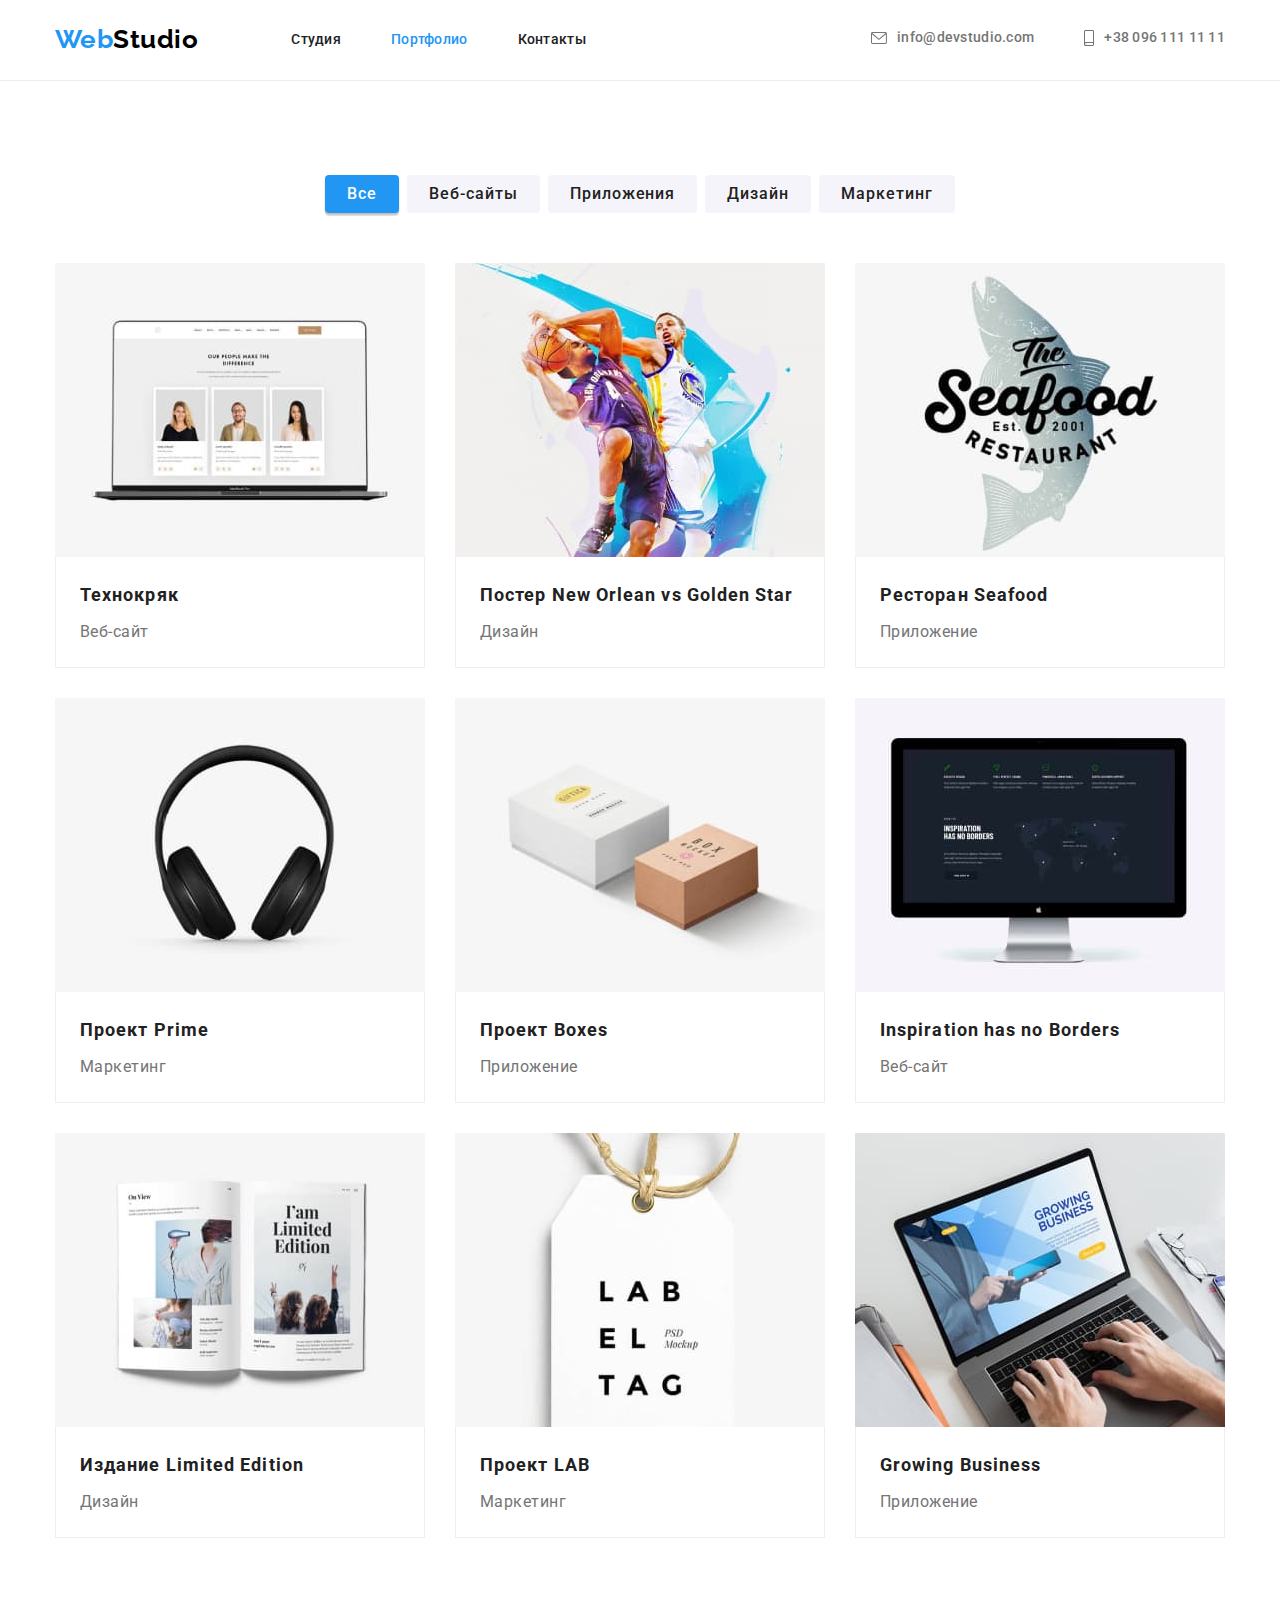
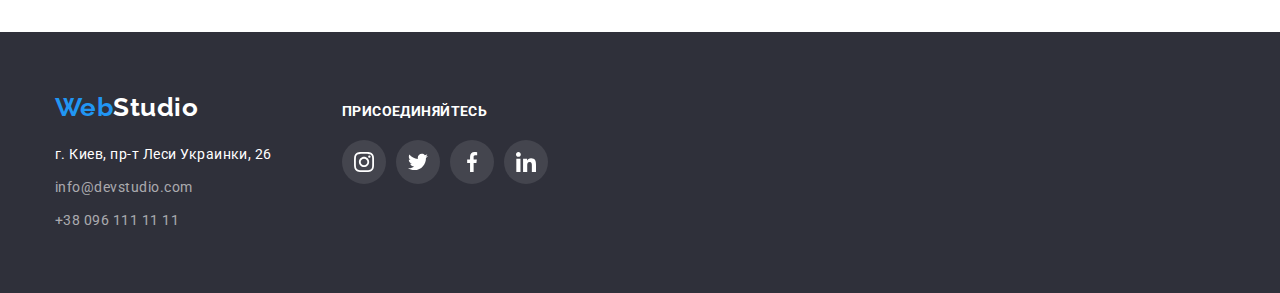
==== portfolio.html @ c1fb818a "take-hw4" ====
<!DOCTYPE html>
<html lang="ru">
<head>
    <meta charset="UTF-8">
    <meta http-equiv="X-UA-Compatible" content="IE=edge">
    <meta name="viewport" content="width=device-width, initial-scale=1.0">
    <title>Portfolio</title>
    <link rel="preconnect" href="https://fonts.googleapis.com">
    <link rel="preconnect" href="https://fonts.gstatic.com" crossorigin>
    <link href="https://fonts.googleapis.com/css2?family=Raleway:wght@700&family=Roboto:wght@400;500;700;900&display=swap"
        rel="stylesheet">
        <link rel="stylesheet" href="https://cdnjs.cloudflare.com/ajax/libs/modern-normalize/1.1.0/modern-normalize.min.css">
    <link rel="stylesheet" href="./css/styles.css">
</head>
<body>
    <header>
        <div class="container main-div">
            <nav class="main-nav">
                <a href="#" class="logo">
                    <span class="logo-start">Web</span><span class="logo-end">Studio</span>
                </a>
                <ul class="site-nav">
                    <li class="item"><a href="./index.html" class="link">Студия</a></li>
                    <li class="item"><a href="#" class="link current">Портфолио</a></li>
                    <li class="item"><a href="#" class="link">Контакты</a></li>
                </ul>
            </nav>
            <ul class="site-contacts">
                <li class="item">
                    <a href="mailto:info@devstudio.com" class="contacts-link">
                        <svg class="icon-mail">
                            <use href="./images/icons.svg#icon-envelope"></use>
                        </svg>
                        info@devstudio.com
                    </a>
                </li>
                <li class="item">
                    <a href="tel:+380961111111" class="contacts-link">
                        <svg class="icon-phone">
                            <use href="./images/icons.svg#icon-smartphone"></use>
                        </svg>
                        +38 096 111 11 11
                    </a>
                </li>
            </ul>
        </div>
    </header>

    <main>
            <section class="section">
                <div class="container">
                    <h1 class="section-title-none">Навигация</h1>
                    <ul class="button-nav">
                        <li class="but-link"><button type="button" class="button-list current">Все</button></li>
                        <li class="but-link"><button type="button" class="button-list">Веб-сайты</button></li>
                        <li class="but-link"><button type="button" class="button-list">Приложения</button></li>
                        <li class="but-link"><button type="button" class="button-list">Дизайн</button></li>
                        <li class="but-link"><button type="button" class="button-list">Маркетинг</button></li>
                    </ul>
                    
                    <ul class="projects">
                        <li class="project-work">
                            <a href="#" class="card-link">
                                <img class="projects-photo" src="./images/project1.jpg" width="370" alt="Технокряк">
                                <div class="card-bottom">
                                    <h2 class="project-title">Технокряк</h2>
                                    <p class="project-list">Веб-сайт</p>
                                </div>
                            </a>
                            
                        </li>
                        <li class="project-work">
                            <a href="#" class="card-link">
                                <img class="projects-photo" src="./images/project2.jpg" width="370" alt="Постер New Orlean vs Golden Star">
                                <div class="card-bottom">
                                    <h2 class="project-title">Постер New Orlean vs Golden Star</h2>
                                    <p class="project-list">Дизайн</p>
                                </div>
                            </a>
                            
                        </li>
                        <li class="project-work">
                            <a href="#" class="card-link">
                                <img class="projects-photo" src="./images/project3.jpg" width="370" alt="Ресторан Seafood">
                                <div class="card-bottom">
                                    <h2 class="project-title">Ресторан Seafood</h2>
                                    <p class="project-list">Приложение</p>
                                </div>
                            </a>
                            
                        </li>
                        <li class="project-work">
                            <a href="#" class="card-link">
                                <img class="projects-photo" src="./images/project4.jpg" width="370" alt="Проект Prime">
                                <div class="card-bottom">
                                    <h2 class="project-title">Проект Prime</h2>
                                    <p class="project-list">Маркетинг</p>
                                </div>
                            </a>
                            
                        </li>
                        <li class="project-work">
                            <a href="#" class="card-link">
                                <img class="projects-photo" src="./images/project5.jpg" width="370" alt="Проект Boxes">
                                <div class="card-bottom">
                                    <h2 class="project-title">Проект Boxes</h2>
                                    <p class="project-list">Приложение</p>
                                </div>
                            </a>
                            
                        </li>
                        <li class="project-work">
                            <a href="#" class="card-link">
                                <img class="projects-photo" src="./images/project6.jpg" width="370" alt="Inspiration has no Borders">
                                <div class="card-bottom">
                                    <h2 class="project-title">Inspiration has no Borders</h2>
                                    <p class="project-list">Веб-сайт</p>
                                </div>
                            </a>
                            
                        </li>
                        <li class="project-work">
                            <a href="#" class="card-link">
                                <img class="projects-photo" src="./images/project7.jpg" width="370" alt="Издание Limited Edition">
                                <div class="card-bottom">
                                    <h2 class="project-title">Издание Limited Edition</h2>
                                    <p class="project-list">Дизайн</p>
                                </div>
                            </a>
                            
                        </li>
                        <li class="project-work">
                            <a href="#" class="card-link">
                                <img class="projects-photo" src="./images/project8.jpg" width="370" alt="Проект LAB">
                                <div class="card-bottom">
                                    <h2 class="project-title">Проект LAB</h2>
                                    <p class="project-list">Маркетинг</p>
                                </div>
                            </a>
                            
                        </li>
                        <li class="project-work">
                            <a href="#" class="card-link">
                                <img class="projects-photo" src="./images/project9.jpg" width="370" alt="Growing Business">
                                <div class="card-bottom">
                                    <h2 class="project-title">Growing Business</h2>
                                    <p class="project-list">Приложение</p>
                                </div>
                            </a>
                            
                        </li>
                    </ul>
                </div>
            </section>
    </main>

    <footer class="footer-block">
        <div class="footer-flex container">
            <div>
                <a href="#" class="logo-footer">
                    <span class="logo-footer-start">Web</span><span class="logo-footer-end">Studio</span>
                </a>
                <address>
                    <ul class="contacts-nav">
                        <li class="footer-list">
                            <a href="#" class="place-list">г. Киев, пр-т Леси Украинки, 26</a>
                        </li>
                        <li class="footer-list">
                            <a href="mailto:info@devstudio.com " class="cont-list">info@devstudio.com</a>
                        </li>
                        <li class="footer-list">
                            <a href="tel:+380961111111" class="cont-list">+38 096 111 11 11</a>
                        </li>
                    </ul>
                </address>
            </div>
            <div class="footer-links">
                <p class="connect-title">Присоединяйтесь</p>
                <ul class="icon-list">
                    <li class="icons">
                        <a href="#">
                            <svg class="ficon">
                                <use href="./images/icons.svg#icon-instagram"></use>
                            </svg>
                        </a>
                    </li>
                    <li class="icons">
                        <a href="#">
                            <svg class="ficon">
                                <use href="./images/icons.svg#icon-twitter"></use>
                            </svg>
                        </a>
                    </li>
                    <li class="icons">
                        <a href="#">
                            <svg class="ficon">
                                <use href="./images/icons.svg#icon-facebook"></use>
                            </svg>
                        </a>
                    </li>
                    <li class="icons">
                        <a href="#">
                            <svg class="ficon">
                                <use href="./images/icons.svg#icon-linkedin"></use>
                            </svg>
                        </a>
                    </li>
                </ul>
            </div>
        </div>
    </footer>
</body>
</html>
---- css/styles.css ----
/* Цвет основного текста #212121; */
/* Вторичний цвет текста #757575 */
/* белый #FFFFFF */
/* акцент #2196F3 */
/* белый с прозрачностью rgba(255, 255, 255, 0.6); */
/* лого верхнее чисто черный 000000 */
/* основной фон белый #F5F4FA */
/* вторичный фон #2F303A; */

:root {
    --title-text-color: #212121;
    --acent-text-color: #2196F3;
    --secondary-text-colar: #757575;
    --black-text-color: #000000;
    --white-text-color: #FFFFFF;
    --secondary-background-color: #2F303A;
    --primery-background-color: #F5F4FA;
    --cont-list-colar: rgba(255, 255, 255, 0.6);
    --bg-buttom-colar: #188CE8;
    --br-header-colar: #ECECEC;
    --br-card-colar: #EEEEEE;
    --soc-main-colar: #AFB1B8;
    
}

/* Normalize */

html{
    box-sizing: border-box;
}

*,
*::before,
*::after{
    box-sizing: inherit;
}



body{
    color: var(--secondary-text-colar);
    font-family: 'Roboto', sans-serif;
    letter-spacing: 0.03em;
    
}

.container{
    width: 1200px;
    margin-left: auto;
    margin-right: auto;
    padding-left: 15px;
    padding-right: 15px;
}

/* Убираю точки в списках */
ul{
    list-style: none;
    padding-left: 0;
}



/* Header */

header{
    border-bottom: 1px solid var(--br-header-colar);
}

img{
    display: block;
    max-width: 100%;
    height: auto;
}

.main-div{
    align-items: center;
    display: flex;
}

.main-nav{
    align-items: center;
    display: flex;
}

/* logo */
.logo{
    font-family: 'Raleway', sans-serif;
    text-decoration: none;
    font-weight: 700;
    font-size: 26px;
    line-height: 1.2;
}

.logo .logo-start{
    color: var(--acent-text-color);
}

.logo .logo-end{
    color: var(--black-text-color);
}

/* site nav */
.site-nav{
    margin-left: 93px;
    display: flex;
    padding: 0;
    margin-top: 0;
    margin-bottom: 0;
}


.site-nav .item:not(:last-child){
    margin-right: 50px;
}

.site-nav a{
    text-decoration: none;
}

.site-nav .link{
    display: block;
    padding-top: 32px;
    padding-bottom: 32px;
    color: var(--title-text-color);
    font-weight: 500;
    font-size: 14px;
    line-height: 1.14;
    letter-spacing: 0.02em;
}

.site-nav .link:hover,
.site-nav .link:focus{
    color: var(--acent-text-color);
}

.site-nav .link.current{
    color: var(--acent-text-color);
}

/* контакты */
.site-contacts{
    margin-left: auto;
    display: flex;
    padding: 0;

}

.site-contacts .item + .item{
    margin-left: 50px;
}


/* Icons header */

.icon-mail {
    width: 16px;
    height: 12px;
    fill: currentColor;
    margin-right: 10px;
}

.icon-phone {
    width: 10px;
    height: 16px;
    fill: currentColor;
    margin-right: 10px;
}


.site-contacts a{
    text-decoration: none;
}

.site-contacts .contacts-link{
    color: var(--secondary-text-colar);
    font-weight: 500;
    font-size: 14px;
    line-height: 1.14;
    letter-spacing: 0.02em;
}

.site-contacts .contacts-link:hover,
.site-contacts .contacts-link:focus{
    color: var(--acent-text-color);
}

.contacts-link{
    display: inline-flex;
    align-items: center;
}


/* hero */
.hero.section{
    margin-left: auto;
    margin-right: auto;
    max-width: 1600px;
    height: 600px;
    text-align: center;
    background-color: var(--secondary-background-color);
    padding-top: 200px;
    padding-bottom: 200px;
    background-image: linear-gradient(rgba(47, 48, 58, 0.4), rgba(47, 48, 58, 0.4)), 
        url(../images/backimg.jpg);
    background-position: center;
    background-size: cover;
    background-repeat: no-repeat;
}

.hero-title{
    margin-top: 0;
    margin-bottom: 30px;
    color: var(--white-text-color);
    font-weight: 900;
    font-size: 44px;
    line-height: 1.36;
    letter-spacing: 0.06em;
    text-transform: uppercase;
}


/* секции */
.section{
    padding-top: 94px;
    padding-bottom: 94px;
}



.section-title{
    margin-top: 0;
    margin-bottom: 50px;
    color: var(--title-text-color);
    font-weight: 700;
    font-size: 36px;
    line-height: 1.16;
    text-align: center;
    text-transform: none;
}

.section.we-do{
    padding-top: 0;
}

.section-list{
    justify-content: space-between;
    display: flex;
    margin-top: 0;
    margin-bottom: 0;
    padding-left: 0;
}

.section-list .section-img:not(:last-child){
    margin-right: 30px;
}



.section-title-none{
    display: none;
}

/* features */
.list{
    margin-top: 0;
    margin-bottom: 10px;
}

.feature{
    justify-content: space-between;
    display: flex;
    margin-top: 0;
    margin-bottom: 0;
    padding-left: 0;
}

.feature .feature-list:not(:last-child){
    margin-right: 30px;
}



.feature .list{
    width: 270px;
    color: var(--title-text-color);
    font-weight: 700;
    font-size: 14px;
    line-height: 1.14;
    text-transform: uppercase;
}

.feature-icon{
    display: flex;
    height: 120px;
    justify-content: center;
    align-items: center;
    margin-bottom: 30px;
    background-color: var(--primery-background-color);
}

.feature-svg{
    height: 70px;
    width: 70px;
}



.text-list{
    margin-top: 0;
    margin-bottom: 0;
    font-weight: 400;
    font-size: 14px;
    line-height: 1.7;  
}

/* workers */
.section.our-team{
   background-color: var(--primery-background-color); 
}


.worker-list{
    justify-content: space-between;
    display: flex;
    margin-top: 0;
    margin-bottom: 0;
    padding-left: 0;
    padding-right: 0;
}

.team-list{
    text-align: center;
    box-shadow: 0px 1px 3px rgba(0, 0, 0, 0.12), 0px 1px 1px rgba(0, 0, 0, 0.14), 0px 2px 1px rgba(0, 0, 0, 0.2);
    border-radius: 0px 0px 4px 4px;
    background: var(--white-text-color);
}

.worker-list .team-list:not(:last-child){
    margin-right: 30px;
    
}

.worker-photo{
    margin-bottom: 30px;
}



.worker-list .worker{
    color: var(--title-text-color);
}

.worker-photo{
    margin-bottom: 30px;
}


.worker{
    margin-top: 0;
    margin-bottom: 10px;
    font-weight: 500;
    font-size: 16px;
    line-height: 1.18;
        
}

.work-position{
    margin-top: 0;
    margin-bottom: 0;
    font-weight: 400;
    font-size: 16px;
    line-height: 1.18; 
}

.social{
    display: flex;
    width: 206px;
    height: 44px;
    margin-left: auto;
    margin-right: auto;
    margin-top: 16px;
    margin-bottom: 30px;
}

.social a{
    display: block;
    width: 44px;
    height: 44px;
    border-radius: 50%;
    padding: 12px;
    fill: var(--soc-main-colar);
}

.social a:hover,
.social a:focus{
    border-radius: 50%;
    color: var(--white-text-color);
    background-color: var(--acent-text-color);
    fill: var(--white-text-color);
}

.social .social-links:not(:last-child){
    margin-right: 10px;
}

.soc{
    width: 20px;
    height: 20px;
}

/* Section clients */

.companies{
    display: flex;
    justify-content: center;
    margin: 0;
}

.clients a{
    display: flex;
    width: 170px;
    height: 92px;
    align-items: center;
    justify-content: center;
    fill: var(--soc-main-colar);
    border: 1px solid var(--soc-main-colar);
    border-radius: 4px;
}

.companies .company-card:not(:last-child){
    margin-right: 30px;
}

.companies a:hover,
.companies a:focus{
    fill: var(--acent-text-color);
    border: 1px solid var(--acent-text-color);
    
}

.comp-logo{
    width: 106px;
    height: 60px;
}





/* fotter */

footer{
    margin-top: 0;
    margin-bottom: 0;
    padding-top: 60px;
    padding-bottom: 60px;
    background-color: var(--secondary-background-color);
}


/* fotter-logo */
.logo-footer{
    font-family: 'Raleway', sans-serif;
    text-decoration: none;
    font-weight: 700;
    font-size: 26px;
    line-height: 1.2;       
}

.connect-title {
    margin: 0;
    padding: 0;
    font-weight: 700;
    font-size: 14px;
    line-height: 1.14;
    letter-spacing: 0.03em;
    text-transform: uppercase;
    color: var(--white-text-color);
}

.footer-flex{
    display: flex;
    align-items: baseline;
}

.logo-footer .logo-footer-start{
    color: var(--acent-text-color);
}

.logo-footer .logo-footer-end{
    color: var(--white-text-color);
}

/* fotter-contacts */
.contacts-nav{
    display: inline-block;
    margin-top: 20px;
    margin-bottom: 0;
    padding-left: 0;
}

.contacts-nav .footer-list:not(:last-child){
    margin-bottom: 9px;
}


.contacts-nav a{
    text-decoration: none;
}

.contacts-nav .place-list{
    color: var(--white-text-color);
    font-weight: 400;
    font-size: 14px;
    line-height: 1.7;   
}

.contacts-nav .place-list:hover,
.contacts-nav .place-list:focus{
    color: var(--acent-text-color);
}

.contacts-nav .cont-list{
    color: var(--cont-list-colar);
    font-weight: 400;
    font-size: 14px;
    line-height: 1.7;     
}

.contacts-nav .cont-list:hover,
.contacts-nav .cont-list:focus{
    color: var(--acent-text-color);
}

.footer-block .icon-list{
    display: flex;
    width: 206px;
    height: 44px;
    margin-left: auto;
    margin-right: auto;
}

.icon-list{
    margin-top: 0;
    margin-bottom: 0;
}


.icon-list a{
    display: block;
    width: 44px;
    height: 44px;
    padding: 12px;
    margin-top: 20px;
    border-radius: 50%;
    fill: var(--white-text-color);
    background: rgba(255, 255, 255, 0.1);
}

.icon-list a:hover,
.icon-list a:focus{
    border-radius: 50%;
    fill: var(--white-text-color);
    color: var(--white-text-color);
    background-color: var(--acent-text-color);
}

.footer-links{
    margin-left: 70px;
}

.icon-list .icons:not(:last-child){
    margin-right: 10px;
}


.ficon{
    width: 20px;
    height: 20px;
}



address{
    font-style: normal;
    
}

button{
    padding: 10px 32px;
    background-color: var(--acent-text-color);
    color: var(--white-text-color);
    cursor: pointer;
    font-family: inherit;
    font-weight: 700;
    font-size: 16px;
    line-height: 1.9;
    border: none;
    border-radius: 4px;
    letter-spacing: 0.06em;
}

button:hover,
button:focus{
    background-color: var(--bg-buttom-colar);
}



/* PORTFOLIO */

/* Кнопки в портфолио */
.button-nav{
    justify-content: center;
    display: flex;
    margin-top: 0;
    margin-bottom: 50px;
}



.button-nav .button-list{
    padding-left: none;
    padding: 6px 22px;
    background: var(--primery-background-color);
    color: var(--title-text-color);
    cursor: pointer;
    font-family: inherit;
    border: none;
    font-weight: 500;
    font-size: 16px;
    line-height: 1.62;
    text-align: center;
}

.but-link{
    margin-right: 8px;
}

.but-link:nth-child(5n){
    margin-right: 0;
}



.button-list:hover,
.button-list:focus{
    background-color: var(--acent-text-color);
    color: var(--white-text-color);
    box-shadow: 0px 3px 1px rgba(0, 0, 0, 0.1), 0px 1px 2px rgba(0, 0, 0, 0.08), 0px 2px 2px rgba(0, 0, 0, 0.12);

}

.button-list.current{
    background-color: var(--acent-text-color);
    color: var(--white-text-color);
    box-shadow: 0px 3px 1px rgba(0, 0, 0, 0.1), 0px 1px 2px rgba(0, 0, 0, 0.08), 0px 2px 2px rgba(0, 0, 0, 0.12);
}


/* Projects */
.container .projects{
    display: flex;
    flex-wrap: wrap;
}


.project-work{
    margin-right: 30px;
    margin-bottom: 30px;
    width: 370px;
}



.project-work:nth-child(3n){
    margin-right: 0;
}

.project-work:nth-last-child(-n + 3){
    margin-bottom: 0;
}



.projects{
    margin-top: 0;
    margin-bottom: 0;
}

.card-link{
    display: block;
    text-decoration: none;
}

.card-link:hover{
    box-shadow: 0px 1px 1px rgba(0, 0, 0, 0.12), 0px 4px 4px rgba(0, 0, 0, 0.06), 1px 4px 6px rgba(0, 0, 0, 0.16);
    cursor: pointer;
}

.projects-photo {
    
    
    border-left: none;
    
}

.card-bottom{
    padding: 20px 24px;
    border-left: 1px solid var(--br-card-colar);
    border-right: 1px solid var(--br-card-colar);
    border-bottom: 1px solid var(--br-card-colar);
}

.project-title{
    margin-top: 0;
    margin-bottom: 4px;
    
}


.projects .project-title{
    color: var(--title-text-color);
    font-weight: 700;
    font-size: 18px;
    line-height: 2;
    letter-spacing: 0.06em;
}

.project-list{
    margin-top: 0;
    margin-bottom: 0;
    color: var(--secondary-text-colar);
    font-weight: 400;
    font-size: 16px;
    line-height: 1.88;  
}
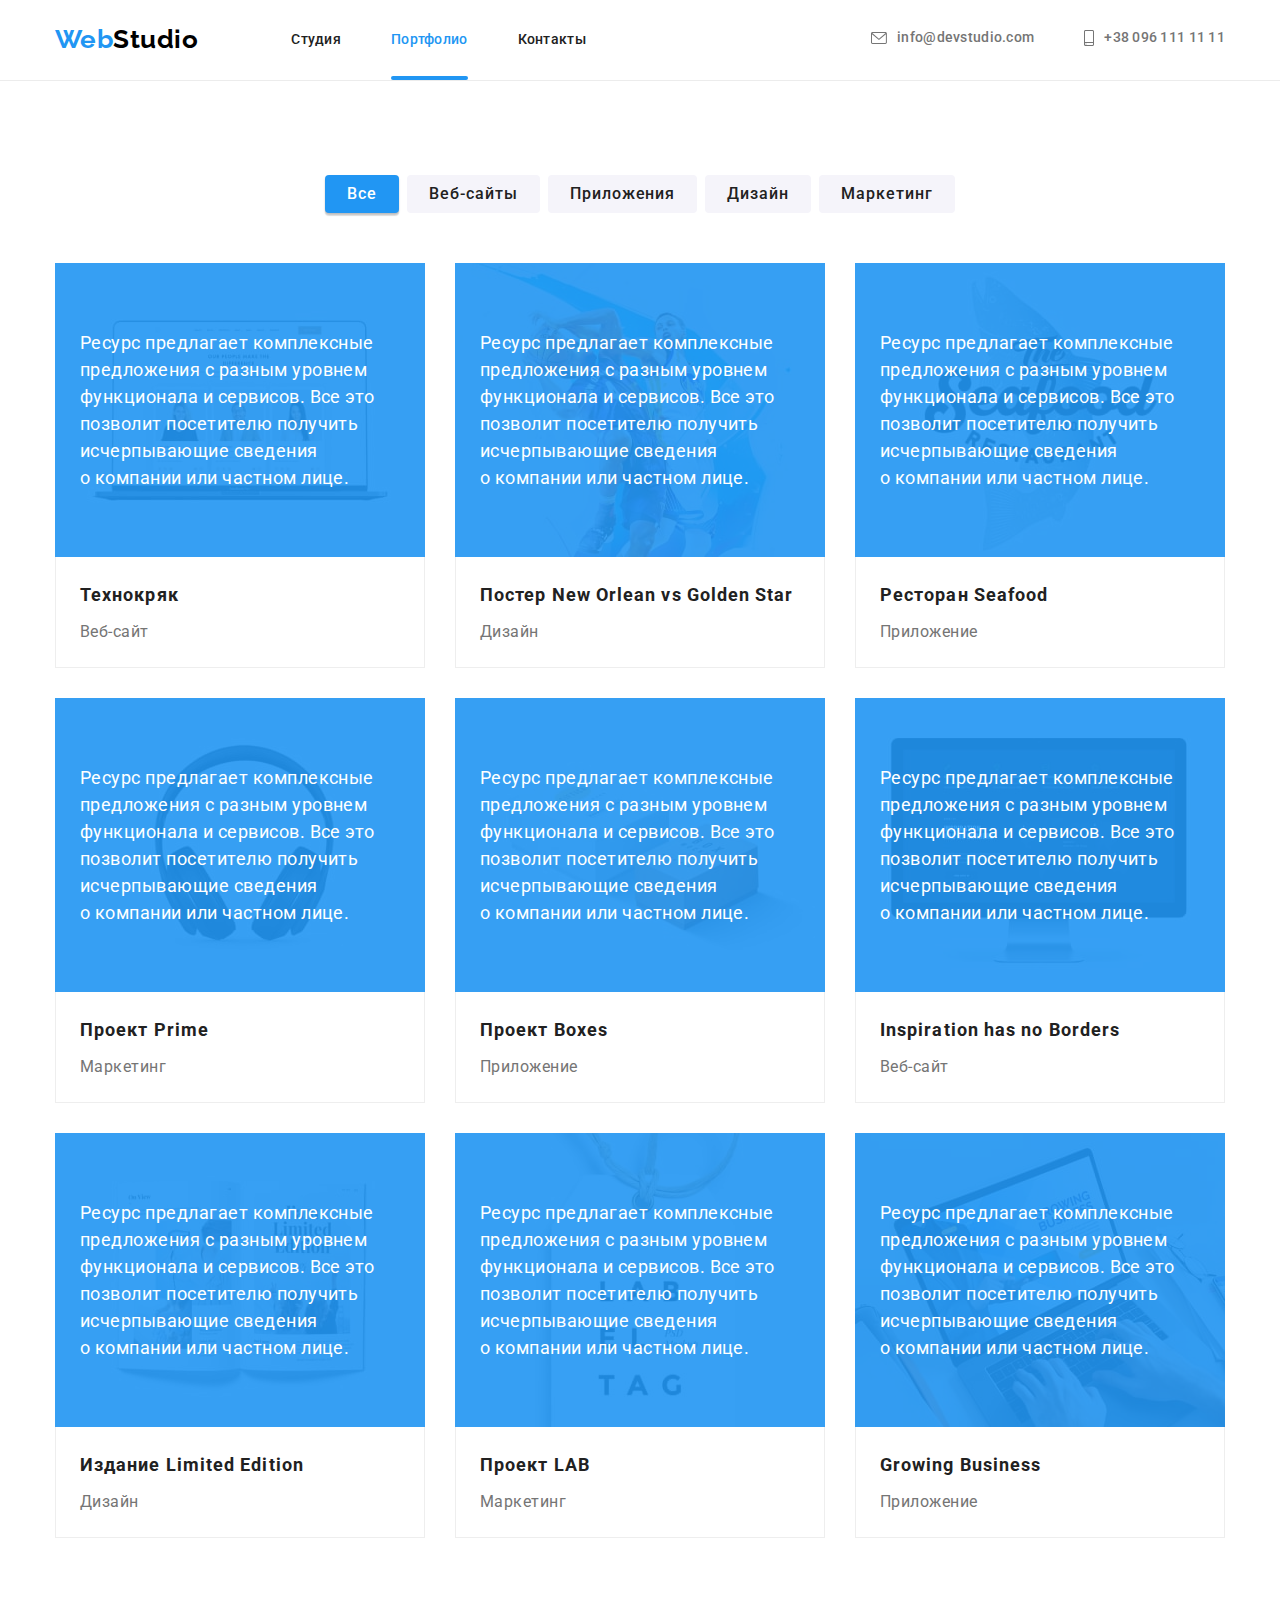
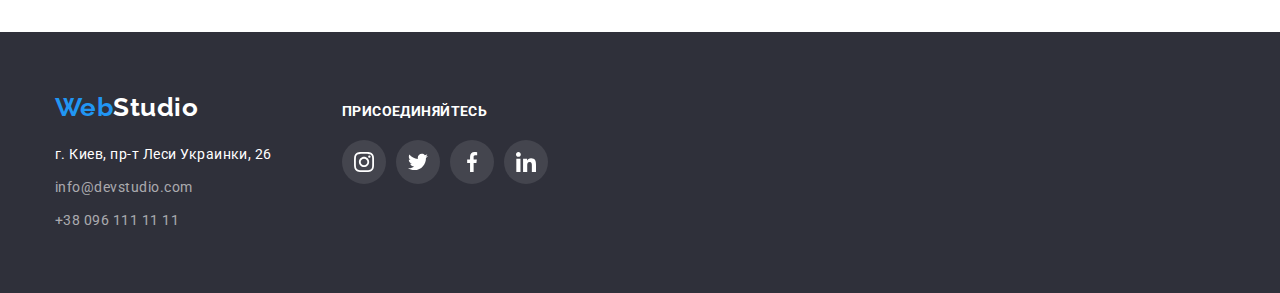
==== commit 090100ba: "cards" ====
--- a/portfolio.html
+++ b/portfolio.html
@@ -61,7 +61,12 @@
                     <ul class="projects">
                         <li class="project-work">
                             <a href="#" class="card-link">
-                                <img class="projects-photo" src="./images/project1.jpg" width="370" alt="Технокряк">
+                                <div class="portfolio-thumb">
+                                    <img class="projects-photo" src="./images/project1.jpg" width="370" alt="Технокряк">
+                                    <div class="portfolio-overlay">
+                                        <p class="portfolio-text">Ресурс предлагает комплексные предложения с разным уровнем функционала и сервисов. Все это<br>позволит посетителю получить исчерпывающие сведения<br>о компании или частном лице.</p>
+                                    </div>
+                                </div>
                                 <div class="card-bottom">
                                     <h2 class="project-title">Технокряк</h2>
                                     <p class="project-list">Веб-сайт</p>
@@ -71,7 +76,13 @@
                         </li>
                         <li class="project-work">
                             <a href="#" class="card-link">
-                                <img class="projects-photo" src="./images/project2.jpg" width="370" alt="Постер New Orlean vs Golden Star">
+                                <div class="portfolio-thumb">
+                                    <img class="projects-photo" src="./images/project2.jpg" width="370" alt="Постер New Orlean vs Golden Star">
+                                    <div class="portfolio-overlay">
+                                        <p class="portfolio-text">Ресурс предлагает комплексные предложения с разным уровнем функционала и сервисов. Все это<br>позволит посетителю получить исчерпывающие сведения<br>о компании или частном лице.</p>
+                                    </div>
+                                </div>
+                                
                                 <div class="card-bottom">
                                     <h2 class="project-title">Постер New Orlean vs Golden Star</h2>
                                     <p class="project-list">Дизайн</p>
@@ -81,7 +92,13 @@
                         </li>
                         <li class="project-work">
                             <a href="#" class="card-link">
-                                <img class="projects-photo" src="./images/project3.jpg" width="370" alt="Ресторан Seafood">
+                                <div class="portfolio-thumb">
+                                    <img class="projects-photo" src="./images/project3.jpg" width="370" alt="Ресторан Seafood">
+                                    <div class="portfolio-overlay">
+                                        <p class="portfolio-text">Ресурс предлагает комплексные предложения с разным уровнем функционала и сервисов. Все это<br>позволит посетителю получить исчерпывающие сведения<br>о компании или частном лице.</p>
+                                    </div>
+                                </div>
+                                
                                 <div class="card-bottom">
                                     <h2 class="project-title">Ресторан Seafood</h2>
                                     <p class="project-list">Приложение</p>
@@ -91,7 +108,13 @@
                         </li>
                         <li class="project-work">
                             <a href="#" class="card-link">
-                                <img class="projects-photo" src="./images/project4.jpg" width="370" alt="Проект Prime">
+                                <div class="portfolio-thumb">
+                                    <img class="projects-photo" src="./images/project4.jpg" width="370" alt="Проект Prime">
+                                    <div class="portfolio-overlay">
+                                        <p class="portfolio-text">Ресурс предлагает комплексные предложения с разным уровнем функционала и сервисов. Все это<br>позволит посетителю получить исчерпывающие сведения<br>о компании или частном лице.</p>
+                                    </div>
+                                </div>
+                                
                                 <div class="card-bottom">
                                     <h2 class="project-title">Проект Prime</h2>
                                     <p class="project-list">Маркетинг</p>
@@ -101,7 +124,13 @@
                         </li>
                         <li class="project-work">
                             <a href="#" class="card-link">
-                                <img class="projects-photo" src="./images/project5.jpg" width="370" alt="Проект Boxes">
+                                <div class="portfolio-thumb">
+                                    <img class="projects-photo" src="./images/project5.jpg" width="370" alt="Проект Boxes">
+                                    <div class="portfolio-overlay">
+                                        <p class="portfolio-text">Ресурс предлагает комплексные предложения с разным уровнем функционала и сервисов. Все это<br>позволит посетителю получить исчерпывающие сведения<br>о компании или частном лице.</p>
+                                    </div>
+                                </div>
+                                
                                 <div class="card-bottom">
                                     <h2 class="project-title">Проект Boxes</h2>
                                     <p class="project-list">Приложение</p>
@@ -111,7 +140,13 @@
                         </li>
                         <li class="project-work">
                             <a href="#" class="card-link">
-                                <img class="projects-photo" src="./images/project6.jpg" width="370" alt="Inspiration has no Borders">
+                                <div class="portfolio-thumb">
+                                    <img class="projects-photo" src="./images/project6.jpg" width="370" alt="Inspiration has no Borders">
+                                    <div class="portfolio-overlay">
+                                        <p class="portfolio-text">Ресурс предлагает комплексные предложения с разным уровнем функционала и сервисов. Все это<br>позволит посетителю получить исчерпывающие сведения<br>о компании или частном лице.</p>
+                                    </div>
+                                </div>
+                                
                                 <div class="card-bottom">
                                     <h2 class="project-title">Inspiration has no Borders</h2>
                                     <p class="project-list">Веб-сайт</p>
@@ -121,7 +156,13 @@
                         </li>
                         <li class="project-work">
                             <a href="#" class="card-link">
-                                <img class="projects-photo" src="./images/project7.jpg" width="370" alt="Издание Limited Edition">
+                                <div class="portfolio-thumb">
+                                    <img class="projects-photo" src="./images/project7.jpg" width="370" alt="Издание Limited Edition">
+                                    <div class="portfolio-overlay">
+                                        <p class="portfolio-text">Ресурс предлагает комплексные предложения с разным уровнем функционала и сервисов. Все это<br>позволит посетителю получить исчерпывающие сведения<br>о компании или частном лице.</p>
+                                    </div>
+                                </div>
+                                
                                 <div class="card-bottom">
                                     <h2 class="project-title">Издание Limited Edition</h2>
                                     <p class="project-list">Дизайн</p>
@@ -131,7 +172,13 @@
                         </li>
                         <li class="project-work">
                             <a href="#" class="card-link">
-                                <img class="projects-photo" src="./images/project8.jpg" width="370" alt="Проект LAB">
+                                <div class="portfolio-thumb">
+                                    <img class="projects-photo" src="./images/project8.jpg" width="370" alt="Проект LAB">
+                                    <div class="portfolio-overlay">
+                                        <p class="portfolio-text">Ресурс предлагает комплексные предложения с разным уровнем функционала и сервисов. Все это<br>позволит посетителю получить исчерпывающие сведения<br>о компании или частном лице.</p>
+                                    </div>
+                                </div>
+                                
                                 <div class="card-bottom">
                                     <h2 class="project-title">Проект LAB</h2>
                                     <p class="project-list">Маркетинг</p>
@@ -141,7 +188,13 @@
                         </li>
                         <li class="project-work">
                             <a href="#" class="card-link">
-                                <img class="projects-photo" src="./images/project9.jpg" width="370" alt="Growing Business">
+                                <div class="portfolio-thumb">
+                                    <img class="projects-photo" src="./images/project9.jpg" width="370" alt="Growing Business">
+                                    <div class="portfolio-overlay">
+                                        <p class="portfolio-text">Ресурс предлагает комплексные предложения с разным уровнем функционала и сервисов. Все это<br>позволит посетителю получить исчерпывающие сведения<br>о компании или частном лице.</p>
+                                    </div>
+                                </div>
+                                
                                 <div class="card-bottom">
                                     <h2 class="project-title">Growing Business</h2>
                                     <p class="project-list">Приложение</p>
--- a/css/styles.css
+++ b/css/styles.css
@@ -101,6 +101,7 @@
 
 /* site nav */
 .site-nav{
+
     margin-left: 93px;
     display: flex;
     padding: 0;
@@ -134,7 +135,19 @@
 }
 
 .site-nav .link.current{
+    position: relative;
     color: var(--acent-text-color);
+}
+
+.site-nav .current::after{
+    position: absolute;
+    bottom: 0;
+    display: block;
+    content: '';
+    width: 100%;
+    height: 4px;
+    background-color: var(--acent-text-color);
+    border-radius: 2px;
 }
 
 /* контакты */
@@ -254,11 +267,31 @@
     margin-right: 30px;
 }
 
+.section-img{
+    position: relative;
+}
+
 
 
 .section-title-none{
     display: none;
 }
+
+.section-text {
+    position: absolute;
+    bottom: 0;
+    margin: 0;
+    padding: 27px 82px;
+    width: 100%;
+    font-weight: 700;
+    font-size: 14px;
+    line-height: 1.14;
+    letter-spacing: 0.03em;
+    text-transform: uppercase;
+    color: var(--white-text-color);
+    background-color: rgba(47, 48, 58, 0.8);;
+}
+
 
 /* features */
 .list{
@@ -699,11 +732,37 @@
 }
 
 .projects-photo {
-    
-    
     border-left: none;
-    
-}
+}
+
+/* Overlay projects card */
+.portfolio-thumb {
+    position: relative;
+}
+
+.portfolio-overlay {
+    position: absolute;
+    top: 0;
+    left: 0;
+    transform: translateY(0);
+    width: 100%;
+    height: 100%;
+    background-color: rgba(33, 150, 243, 0.9);
+}
+
+.portfolio-text {
+    margin: 0;
+    position: absolute;
+    top: 50%;
+    left: 50%;
+    transform: translate(-50%, -50%);
+    width: 320px;
+    font-weight: 400;
+    font-size: 18px;
+    line-height: 1.5;
+    color: var(--white-text-color);
+}
+
 
 .card-bottom{
     padding: 20px 24px;
